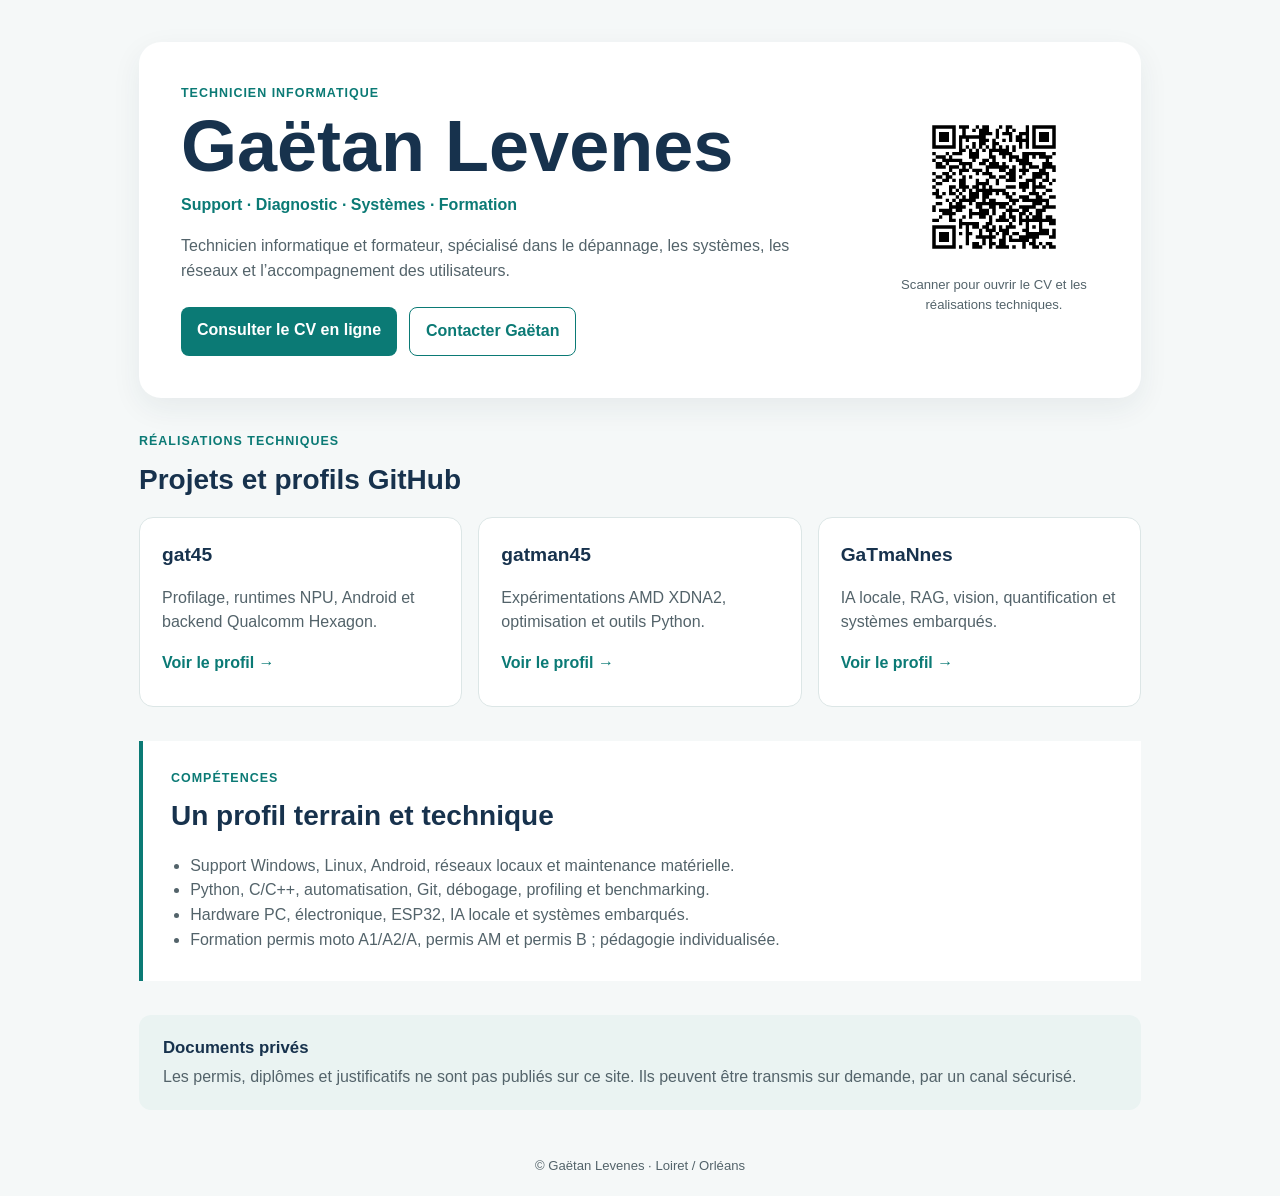
==== index.html @ 8fc23cee "Create CV portfolio landing page" ====
<!doctype html>
<html lang="fr">
<head>
  <meta charset="utf-8">
  <meta name="viewport" content="width=device-width, initial-scale=1">
  <meta name="description" content="CV et projets techniques de Gaëtan Levenes.">
  <title>Gaëtan Levenes | Technicien informatique</title>
  <link rel="stylesheet" href="style.css">
</head>
<body>
  <main>
    <section class="hero" aria-labelledby="title">
      <div class="identity">
        <p class="eyebrow">Technicien informatique</p>
        <h1 id="title">Gaëtan Levenes</h1>
        <p class="subtitle">Support · Diagnostic · Systèmes · Formation</p>
        <p class="intro">Technicien informatique et formateur, spécialisé dans le dépannage, les systèmes, les réseaux et l’accompagnement des utilisateurs.</p>
        <div class="actions">
          <a class="button primary" href="https://docs.google.com/document/d/1vybAvSUQM2Ws_3pOKhktxyRyj8Cd3B0xkF2etfRk1aU/edit?usp=sharing" target="_blank" rel="noopener">Consulter le CV en ligne</a>
          <a class="button secondary" href="mailto:gaetan.levenes@gmail.com">Contacter Gaëtan</a>
        </div>
      </div>
      <aside class="qr-card" aria-label="QR code vers le CV en ligne">
        <img src="assets/cv-qr.png" alt="QR code vers le CV en ligne de Gaëtan Levenes">
        <p>Scanner pour ouvrir le CV et les réalisations techniques.</p>
      </aside>
    </section>

    <section class="section" aria-labelledby="projects-title">
      <p class="eyebrow">Réalisations techniques</p>
      <h2 id="projects-title">Projets et profils GitHub</h2>
      <div class="cards">
        <a class="card" href="https://github.com/gat45" target="_blank" rel="noopener">
          <h3>gat45</h3>
          <p>Profilage, runtimes NPU, Android et backend Qualcomm Hexagon.</p>
          <span>Voir le profil →</span>
        </a>
        <a class="card" href="https://github.com/gatman45" target="_blank" rel="noopener">
          <h3>gatman45</h3>
          <p>Expérimentations AMD XDNA2, optimisation et outils Python.</p>
          <span>Voir le profil →</span>
        </a>
        <a class="card" href="https://github.com/GaTmaNnes" target="_blank" rel="noopener">
          <h3>GaTmaNnes</h3>
          <p>IA locale, RAG, vision, quantification et systèmes embarqués.</p>
          <span>Voir le profil →</span>
        </a>
      </div>
    </section>

    <section class="section focus" aria-labelledby="skills-title">
      <p class="eyebrow">Compétences</p>
      <h2 id="skills-title">Un profil terrain et technique</h2>
      <ul>
        <li>Support Windows, Linux, Android, réseaux locaux et maintenance matérielle.</li>
        <li>Python, C/C++, automatisation, Git, débogage, profiling et benchmarking.</li>
        <li>Hardware PC, électronique, ESP32, IA locale et systèmes embarqués.</li>
        <li>Formation permis moto A1/A2/A, permis AM et permis B ; pédagogie individualisée.</li>
      </ul>
    </section>

    <section class="private-note" aria-labelledby="private-title">
      <h2 id="private-title">Documents privés</h2>
      <p>Les permis, diplômes et justificatifs ne sont pas publiés sur ce site. Ils peuvent être transmis sur demande, par un canal sécurisé.</p>
    </section>
  </main>
  <footer>© Gaëtan Levenes · Loiret / Orléans</footer>
</body>
</html>
---- style.css ----
:root { --ink:#17324d; --teal:#0b7a75; --paper:#f5f8f8; --line:#dce6e6; --muted:#53636a; }
* { box-sizing:border-box; }
body { margin:0; font-family:Arial, sans-serif; color:var(--ink); background:var(--paper); line-height:1.55; }
main { max-width:1050px; margin:auto; padding:42px 24px 26px; }
.hero { display:grid; grid-template-columns:1fr 210px; gap:48px; align-items:center; padding:42px; background:#fff; border-radius:22px; box-shadow:0 10px 30px #17324d12; }
.eyebrow { margin:0 0 6px; font-weight:700; color:var(--teal); letter-spacing:.08em; text-transform:uppercase; font-size:.78rem; }
h1 { margin:0; font-size:clamp(2.3rem,6vw,4.5rem); line-height:1.04; }
h2 { margin:.1rem 0 1rem; font-size:1.75rem; }
h3 { margin:0 0 .45rem; font-size:1.2rem; }
.subtitle { margin:.55rem 0 1rem; color:var(--teal); font-weight:700; }
.intro { max-width:650px; color:var(--muted); }
.actions { display:flex; flex-wrap:wrap; gap:12px; margin-top:24px; }
.button { display:inline-block; border-radius:8px; padding:11px 16px; font-weight:700; text-decoration:none; }
.primary { background:var(--teal); color:#fff; }
.secondary { border:1px solid var(--teal); color:var(--teal); }
.qr-card { text-align:center; color:var(--muted); font-size:.82rem; }
.qr-card img { display:block; width:150px; height:150px; margin:auto; image-rendering:auto; }
.section { margin-top:34px; }
.cards { display:grid; grid-template-columns:repeat(3,1fr); gap:16px; }
.card { display:block; min-height:190px; padding:22px; border:1px solid var(--line); border-radius:14px; background:#fff; color:inherit; text-decoration:none; transition:transform .15s ease, box-shadow .15s ease; }
.card:hover { transform:translateY(-3px); box-shadow:0 8px 20px #17324d18; }
.card p { color:var(--muted); }
.card span { color:var(--teal); font-weight:700; }
.focus { padding:28px; border-left:4px solid var(--teal); background:#fff; }
ul { margin:0; padding-left:1.2rem; color:var(--muted); }
.private-note { margin-top:34px; padding:20px 24px; border-radius:12px; background:#eaf3f2; }
.private-note h2 { font-size:1.05rem; margin:0 0 .25rem; }
.private-note p { margin:0; color:var(--muted); }
footer { padding:20px; text-align:center; color:var(--muted); font-size:.82rem; }
@media (max-width:720px) { main { padding:18px 14px; } .hero { grid-template-columns:1fr; padding:28px; gap:22px; } .qr-card { text-align:left; } .qr-card img { margin:0; } .cards { grid-template-columns:1fr; } }
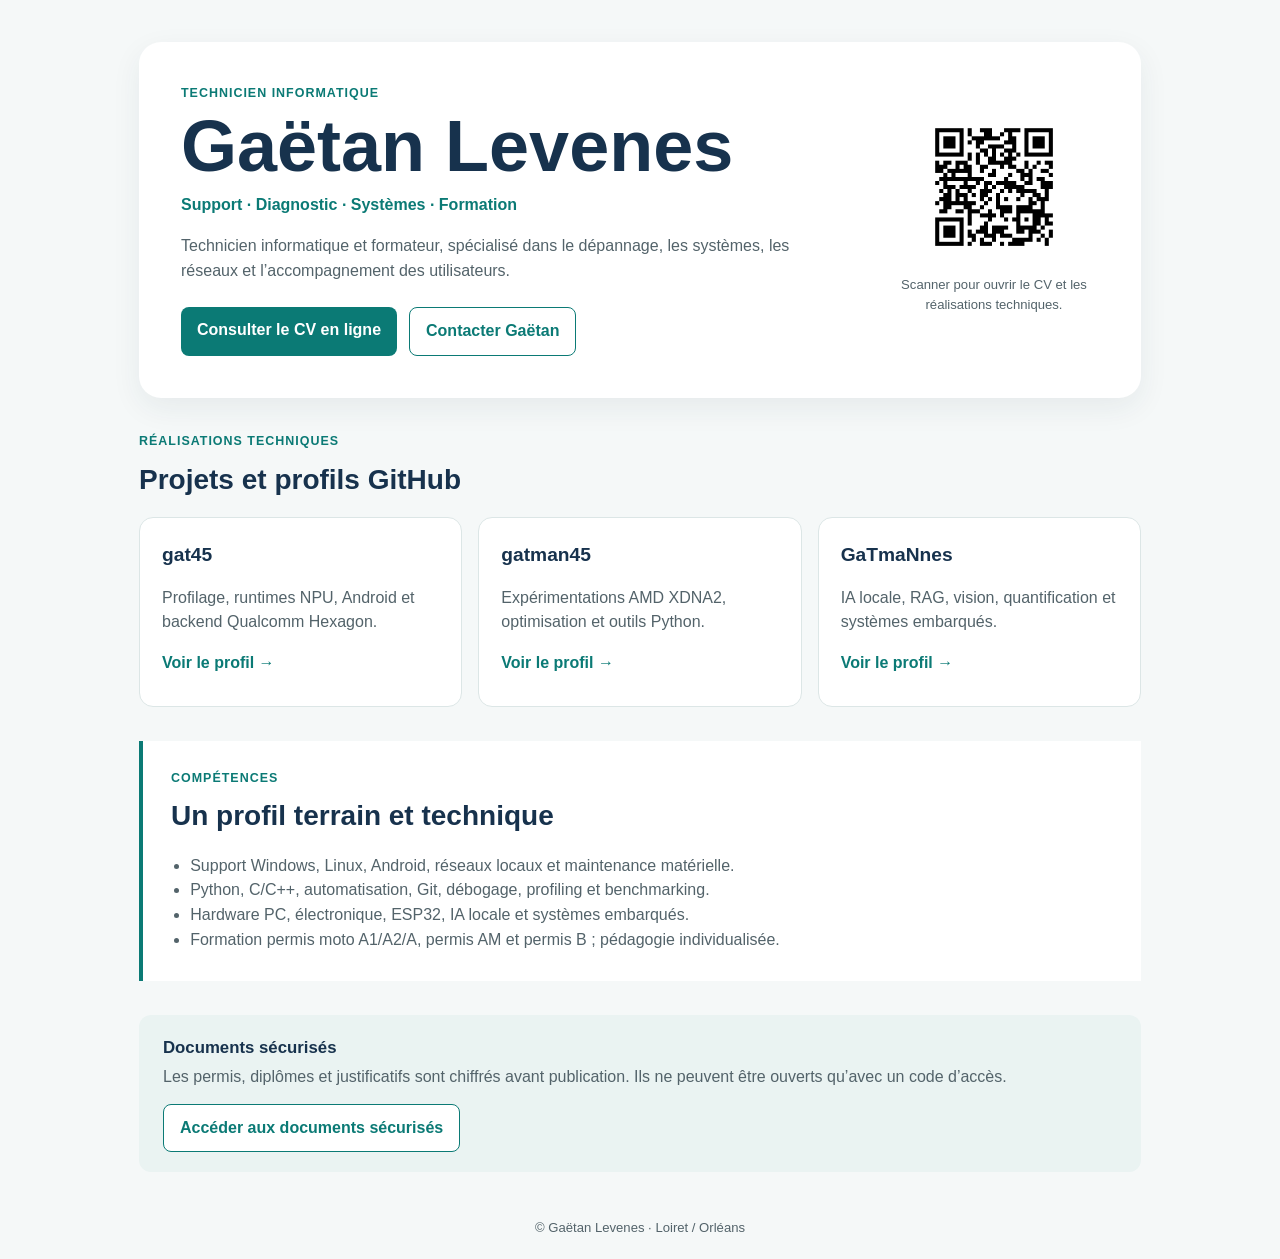
==== commit d8a82749: "Add encrypted document vault" ====
--- a/index.html
+++ b/index.html
@@ -60,8 +60,9 @@
     </section>
 
     <section class="private-note" aria-labelledby="private-title">
-      <h2 id="private-title">Documents privés</h2>
-      <p>Les permis, diplômes et justificatifs ne sont pas publiés sur ce site. Ils peuvent être transmis sur demande, par un canal sécurisé.</p>
+      <h2 id="private-title">Documents sécurisés</h2>
+      <p>Les permis, diplômes et justificatifs sont chiffrés avant publication. Ils ne peuvent être ouverts qu’avec un code d’accès.</p>
+      <a class="button secondary" href="vault.html">Accéder aux documents sécurisés</a>
     </section>
   </main>
   <footer>© Gaëtan Levenes · Loiret / Orléans</footer>
--- a/style.css
+++ b/style.css
@@ -26,5 +26,15 @@
 .private-note { margin-top:34px; padding:20px 24px; border-radius:12px; background:#eaf3f2; }
 .private-note h2 { font-size:1.05rem; margin:0 0 .25rem; }
 .private-note p { margin:0; color:var(--muted); }
+.private-note .button { margin-top:14px; background:#fff; }
+.vault-page { min-height:100vh; display:grid; place-items:center; }
+.vault-card { width:min(620px,100%); padding:38px; border-radius:18px; background:#fff; box-shadow:0 10px 30px #17324d12; }
+.vault-card h1 { font-size:clamp(2rem,6vw,3.3rem); }
+.vault-card form { display:grid; gap:10px; margin:25px 0 14px; }
+.vault-card input { border:1px solid var(--line); border-radius:8px; padding:12px; font:inherit; }
+.vault-card button { border:0; cursor:pointer; text-align:left; font:inherit; }
+.document-list { display:grid; gap:9px; margin:18px 0; }
+.document-button { padding:12px; border:1px solid var(--line); border-radius:8px; background:#fff; color:var(--ink); font-weight:700; cursor:pointer; text-align:left; }
+.back-link { color:var(--teal); font-weight:700; }
 footer { padding:20px; text-align:center; color:var(--muted); font-size:.82rem; }
 @media (max-width:720px) { main { padding:18px 14px; } .hero { grid-template-columns:1fr; padding:28px; gap:22px; } .qr-card { text-align:left; } .qr-card img { margin:0; } .cards { grid-template-columns:1fr; } }
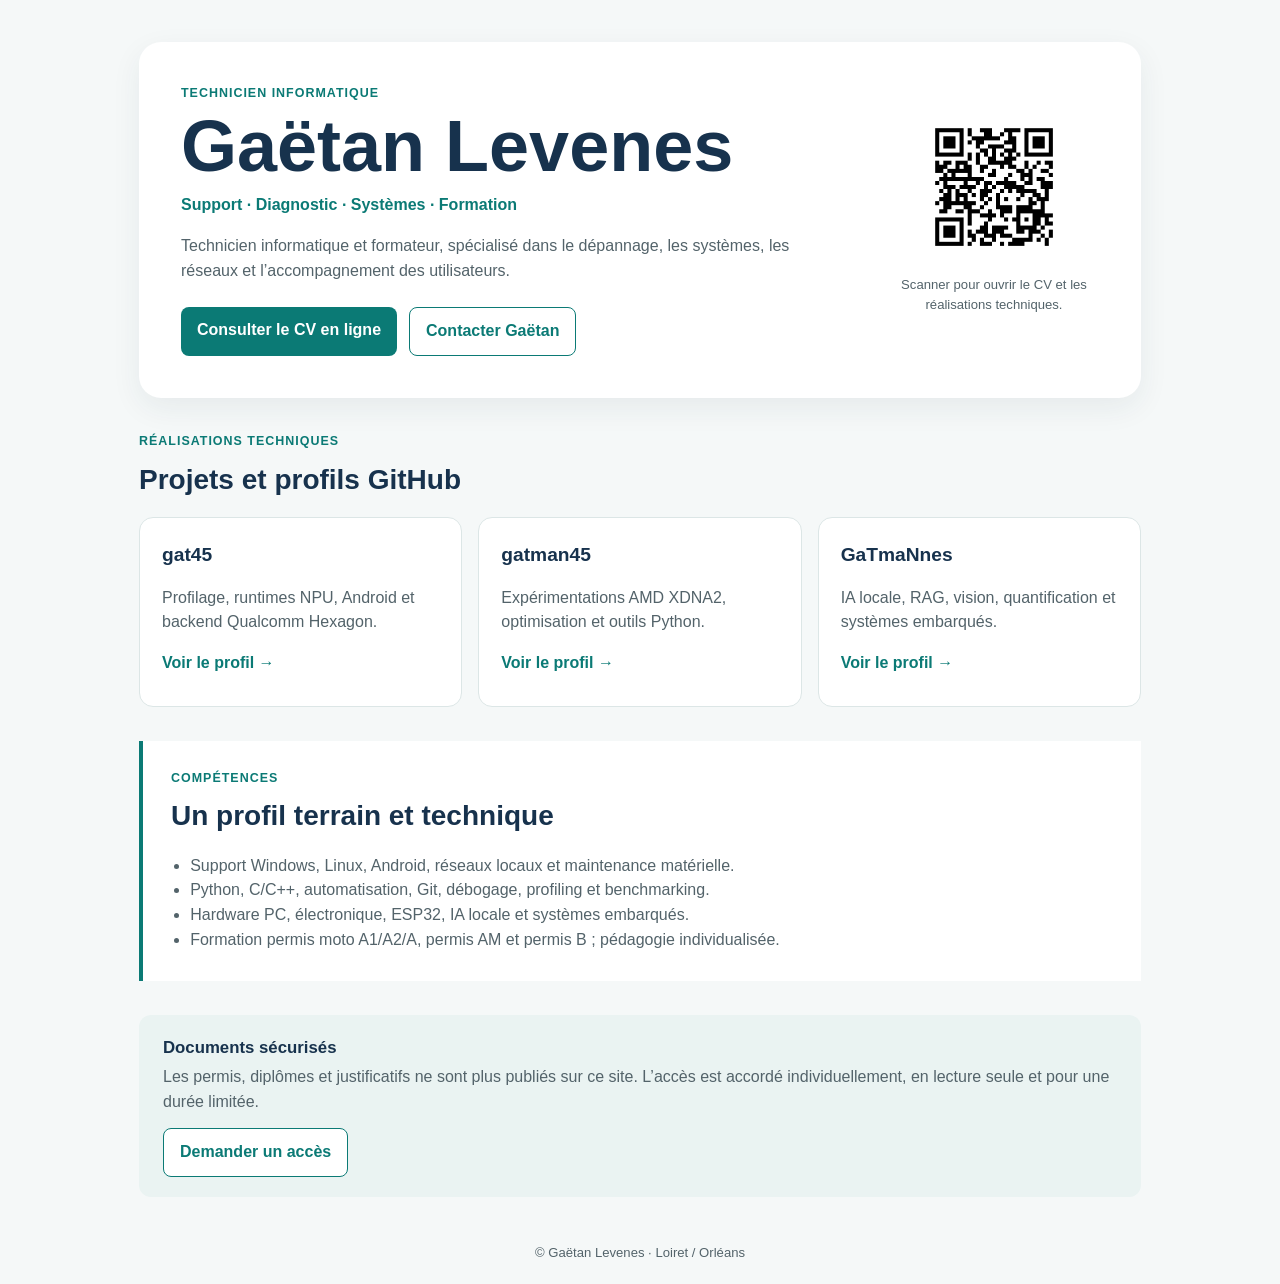
==== commit fce2d1ed: "Move private documents behind approved access" ====
--- a/index.html
+++ b/index.html
@@ -61,8 +61,8 @@
 
     <section class="private-note" aria-labelledby="private-title">
       <h2 id="private-title">Documents sécurisés</h2>
-      <p>Les permis, diplômes et justificatifs sont chiffrés avant publication. Ils ne peuvent être ouverts qu’avec un code d’accès.</p>
-      <a class="button secondary" href="vault.html">Accéder aux documents sécurisés</a>
+      <p>Les permis, diplômes et justificatifs ne sont plus publiés sur ce site. L’accès est accordé individuellement, en lecture seule et pour une durée limitée.</p>
+      <a class="button secondary" href="mailto:gaetan.levenes@gmail.com?subject=Demande%20d%27acc%C3%A8s%20aux%20documents">Demander un accès</a>
     </section>
   </main>
   <footer>© Gaëtan Levenes · Loiret / Orléans</footer>
